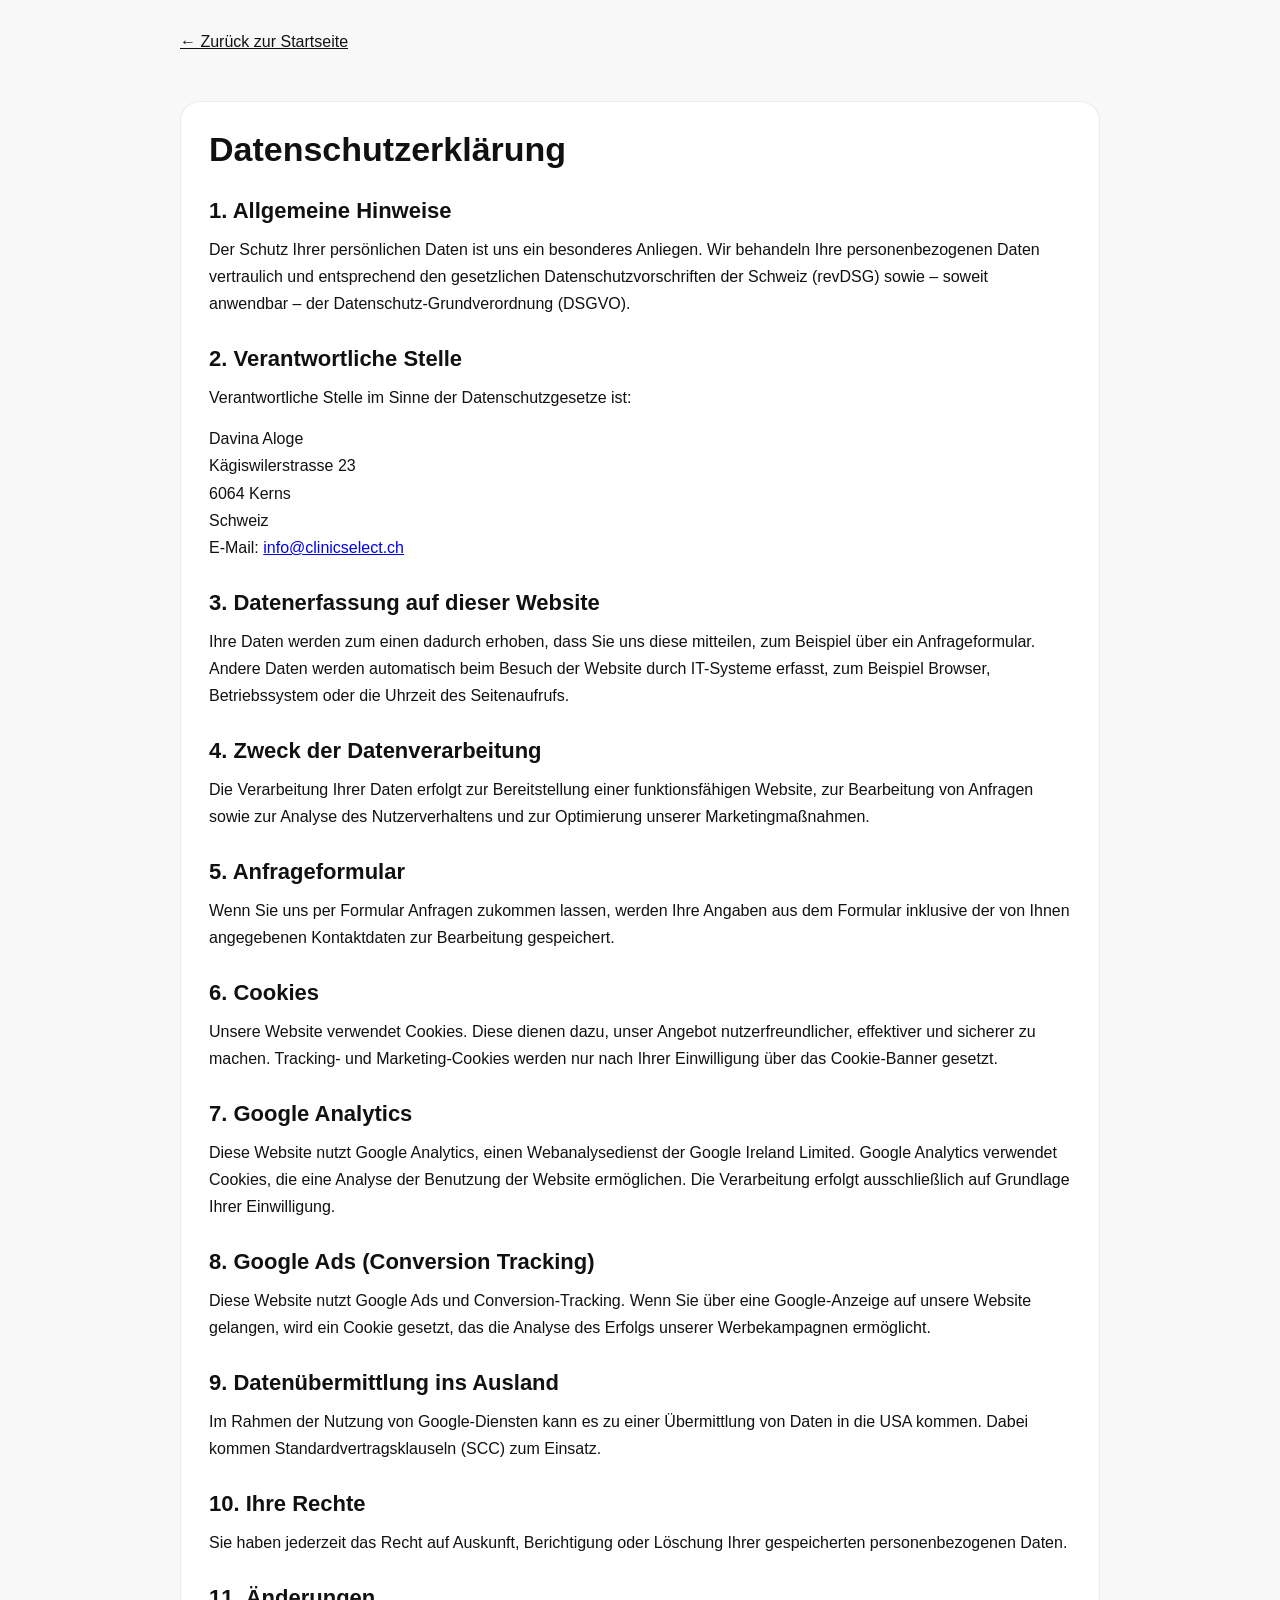
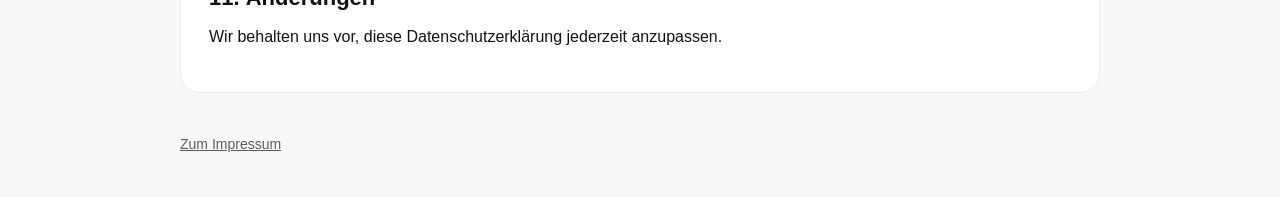
==== datenschutz.html @ a1f0ca1a "Hero v2: clean split layout redesign" ====
<!doctype html>
<html lang="de">
<head>
  <meta charset="UTF-8">
  <meta name="viewport" content="width=device-width, initial-scale=1.0">
  <title>Datenschutzerklärung | ClinicSelect</title>
  <meta name="description" content="Datenschutzerklärung von ClinicSelect">
  <link rel="canonical" href="https://www.clinicselect.ch/datenschutz.html">
  <style>
    :root {
      --bg: #f8f8f8;
      --text: #111;
      --muted: #5b5b5b;
      --card: #ffffff;
      --line: rgba(17, 17, 17, 0.08);
      --accent: #111;
    }

    * { box-sizing: border-box; }

    body {
      margin: 0;
      font-family: Arial, sans-serif;
      background: var(--bg);
      color: var(--text);
      line-height: 1.7;
    }

    .container {
      width: min(920px, calc(100% - 32px));
      margin: 0 auto;
    }

    .page-header {
      padding: 28px 0 10px;
    }

    .back-link {
      display: inline-block;
      margin-bottom: 18px;
      color: var(--text);
      text-decoration: underline;
    }

    .card {
      background: var(--card);
      border: 1px solid var(--line);
      border-radius: 20px;
      padding: 28px;
      margin: 18px 0 40px;
    }

    h1 {
      margin: 0 0 18px;
      font-size: 34px;
      line-height: 1.15;
    }

    h2 {
      margin: 28px 0 10px;
      font-size: 22px;
      line-height: 1.3;
    }

    p {
      margin: 0 0 14px;
    }

    .footer {
      padding: 0 0 40px;
      color: var(--muted);
      font-size: 14px;
    }

    .footer a {
      color: inherit;
    }
  </style>
</head>
<body>
  <div class="container">
    <header class="page-header">
      <a class="back-link" href="./index.html">← Zurück zur Startseite</a>
    </header>

    <main class="card">
      <h1>Datenschutzerklärung</h1>

      <h2>1. Allgemeine Hinweise</h2>
      <p>
        Der Schutz Ihrer persönlichen Daten ist uns ein besonderes Anliegen. Wir behandeln Ihre personenbezogenen Daten vertraulich
        und entsprechend den gesetzlichen Datenschutzvorschriften der Schweiz (revDSG) sowie – soweit anwendbar – der
        Datenschutz-Grundverordnung (DSGVO).
      </p>

      <h2>2. Verantwortliche Stelle</h2>
      <p>
        Verantwortliche Stelle im Sinne der Datenschutzgesetze ist:
      </p>
      <p>
        Davina Aloge<br>
        Kägiswilerstrasse 23<br>
        6064 Kerns<br>
        Schweiz<br>
        E-Mail: <a href="mailto:info@clinicselect.ch">info@clinicselect.ch</a>
      </p>

      <h2>3. Datenerfassung auf dieser Website</h2>
      <p>
        Ihre Daten werden zum einen dadurch erhoben, dass Sie uns diese mitteilen, zum Beispiel über ein Anfrageformular.
        Andere Daten werden automatisch beim Besuch der Website durch IT-Systeme erfasst, zum Beispiel Browser,
        Betriebssystem oder die Uhrzeit des Seitenaufrufs.
      </p>

      <h2>4. Zweck der Datenverarbeitung</h2>
      <p>
        Die Verarbeitung Ihrer Daten erfolgt zur Bereitstellung einer funktionsfähigen Website, zur Bearbeitung von Anfragen
        sowie zur Analyse des Nutzerverhaltens und zur Optimierung unserer Marketingmaßnahmen.
      </p>

      <h2>5. Anfrageformular</h2>
      <p>
        Wenn Sie uns per Formular Anfragen zukommen lassen, werden Ihre Angaben aus dem Formular inklusive der von Ihnen
        angegebenen Kontaktdaten zur Bearbeitung gespeichert.
      </p>

      <h2>6. Cookies</h2>
      <p>
        Unsere Website verwendet Cookies. Diese dienen dazu, unser Angebot nutzerfreundlicher, effektiver und sicherer zu machen.
        Tracking- und Marketing-Cookies werden nur nach Ihrer Einwilligung über das Cookie-Banner gesetzt.
      </p>

      <h2>7. Google Analytics</h2>
      <p>
        Diese Website nutzt Google Analytics, einen Webanalysedienst der Google Ireland Limited. Google Analytics verwendet Cookies,
        die eine Analyse der Benutzung der Website ermöglichen. Die Verarbeitung erfolgt ausschließlich auf Grundlage Ihrer Einwilligung.
      </p>

      <h2>8. Google Ads (Conversion Tracking)</h2>
      <p>
        Diese Website nutzt Google Ads und Conversion-Tracking. Wenn Sie über eine Google-Anzeige auf unsere Website gelangen,
        wird ein Cookie gesetzt, das die Analyse des Erfolgs unserer Werbekampagnen ermöglicht.
      </p>

      <h2>9. Datenübermittlung ins Ausland</h2>
      <p>
        Im Rahmen der Nutzung von Google-Diensten kann es zu einer Übermittlung von Daten in die USA kommen.
        Dabei kommen Standardvertragsklauseln (SCC) zum Einsatz.
      </p>

      <h2>10. Ihre Rechte</h2>
      <p>
        Sie haben jederzeit das Recht auf Auskunft, Berichtigung oder Löschung Ihrer gespeicherten personenbezogenen Daten.
      </p>

      <h2>11. Änderungen</h2>
      <p>
        Wir behalten uns vor, diese Datenschutzerklärung jederzeit anzupassen.
      </p>
    </main>

    <footer class="footer">
      <a href="./impressum.html">Zum Impressum</a>
    </footer>
  </div>
</body>
</html>
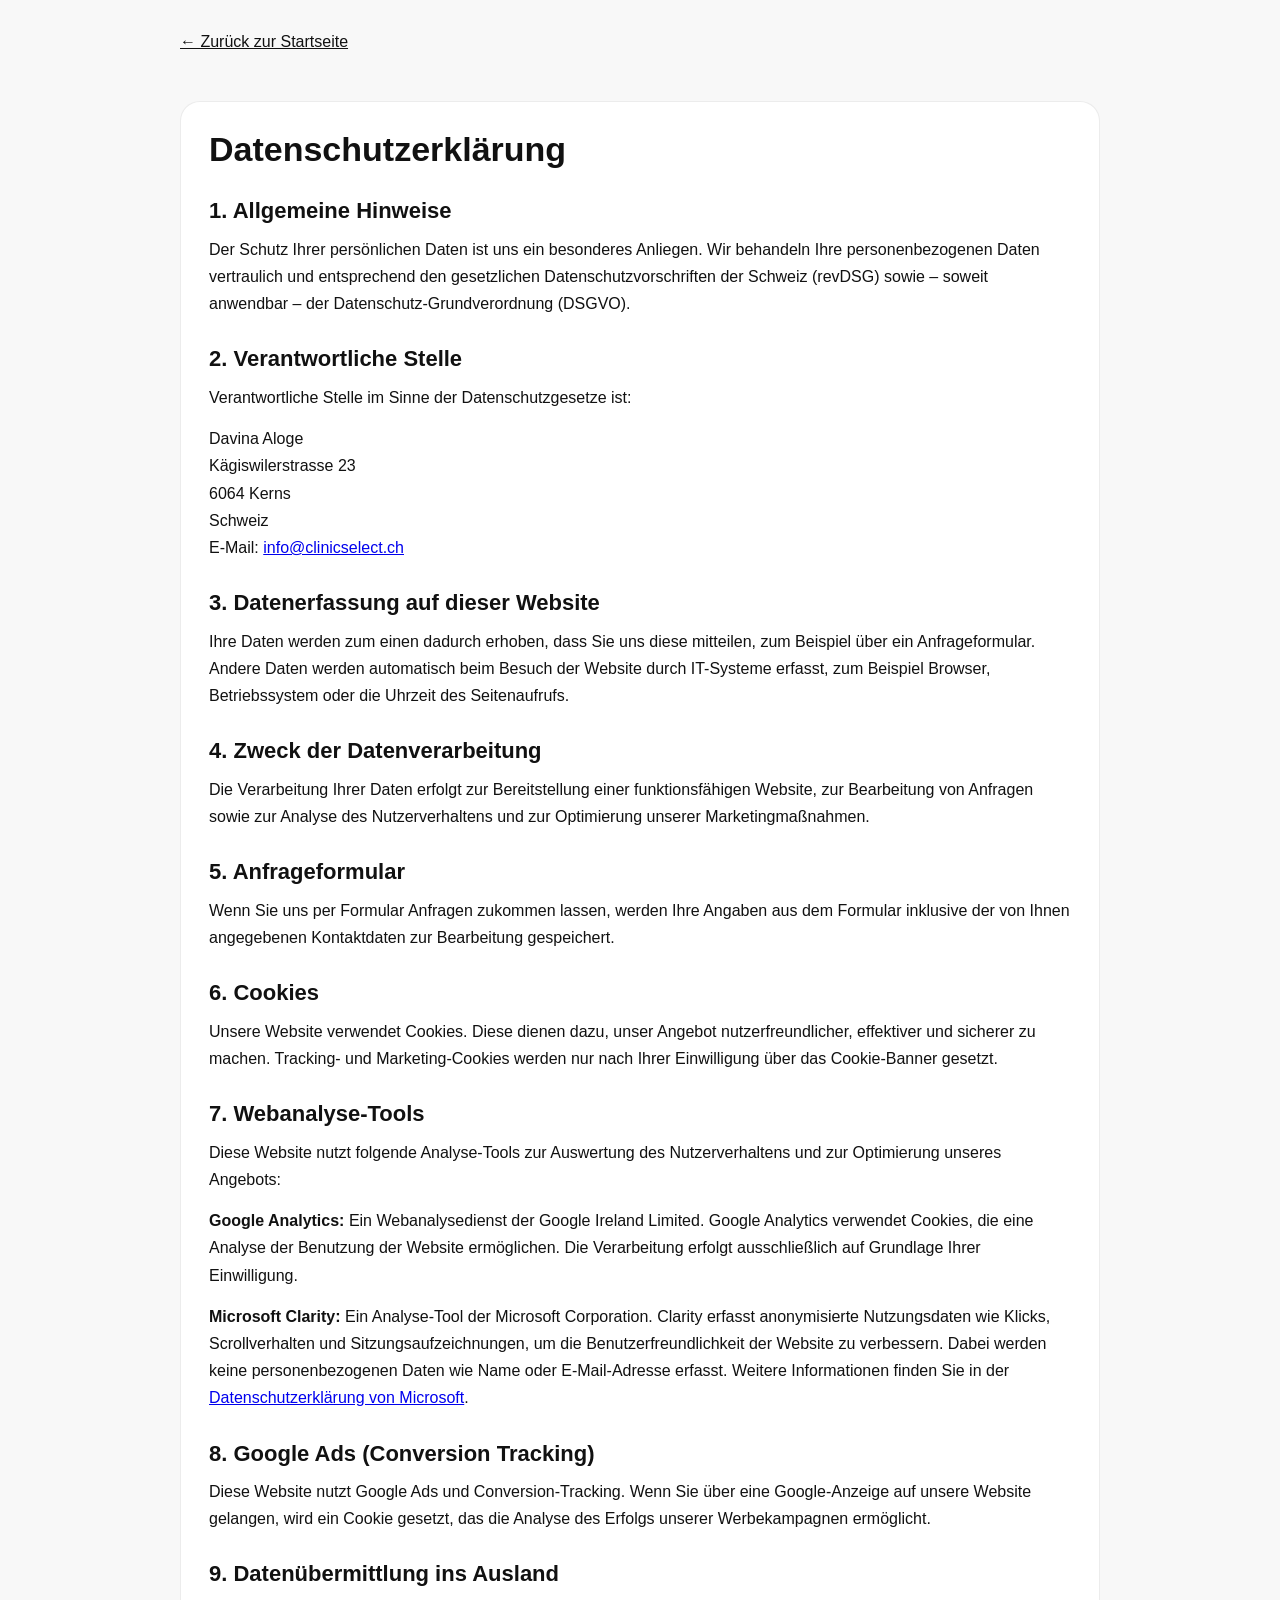
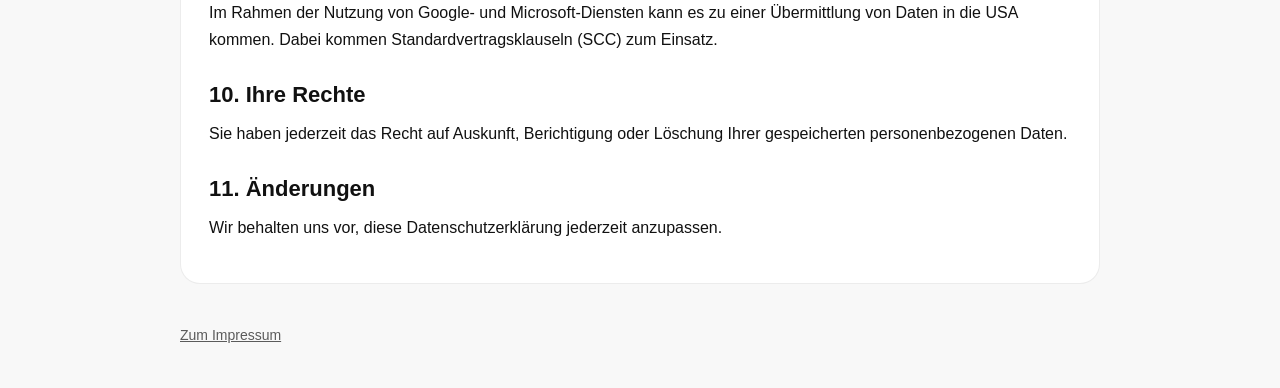
==== commit 03947556: "Add Microsoft Clarity to privacy policy, combine with Google Analytics" ====
--- a/datenschutz.html
+++ b/datenschutz.html
@@ -130,10 +130,19 @@
         Tracking- und Marketing-Cookies werden nur nach Ihrer Einwilligung über das Cookie-Banner gesetzt.
       </p>
 
-      <h2>7. Google Analytics</h2>
+      <h2>7. Webanalyse-Tools</h2>
       <p>
-        Diese Website nutzt Google Analytics, einen Webanalysedienst der Google Ireland Limited. Google Analytics verwendet Cookies,
+        Diese Website nutzt folgende Analyse-Tools zur Auswertung des Nutzerverhaltens und zur Optimierung unseres Angebots:
+      </p>
+      <p>
+        <strong>Google Analytics:</strong> Ein Webanalysedienst der Google Ireland Limited. Google Analytics verwendet Cookies,
         die eine Analyse der Benutzung der Website ermöglichen. Die Verarbeitung erfolgt ausschließlich auf Grundlage Ihrer Einwilligung.
+      </p>
+      <p>
+        <strong>Microsoft Clarity:</strong> Ein Analyse-Tool der Microsoft Corporation. Clarity erfasst anonymisierte Nutzungsdaten
+        wie Klicks, Scrollverhalten und Sitzungsaufzeichnungen, um die Benutzerfreundlichkeit der Website zu verbessern.
+        Dabei werden keine personenbezogenen Daten wie Name oder E-Mail-Adresse erfasst. Weitere Informationen finden Sie in der
+        <a href="https://privacy.microsoft.com/de-de/privacystatement" target="_blank" rel="noopener noreferrer">Datenschutzerklärung von Microsoft</a>.
       </p>
 
       <h2>8. Google Ads (Conversion Tracking)</h2>
@@ -144,7 +153,7 @@
 
       <h2>9. Datenübermittlung ins Ausland</h2>
       <p>
-        Im Rahmen der Nutzung von Google-Diensten kann es zu einer Übermittlung von Daten in die USA kommen.
+        Im Rahmen der Nutzung von Google- und Microsoft-Diensten kann es zu einer Übermittlung von Daten in die USA kommen.
         Dabei kommen Standardvertragsklauseln (SCC) zum Einsatz.
       </p>
 
